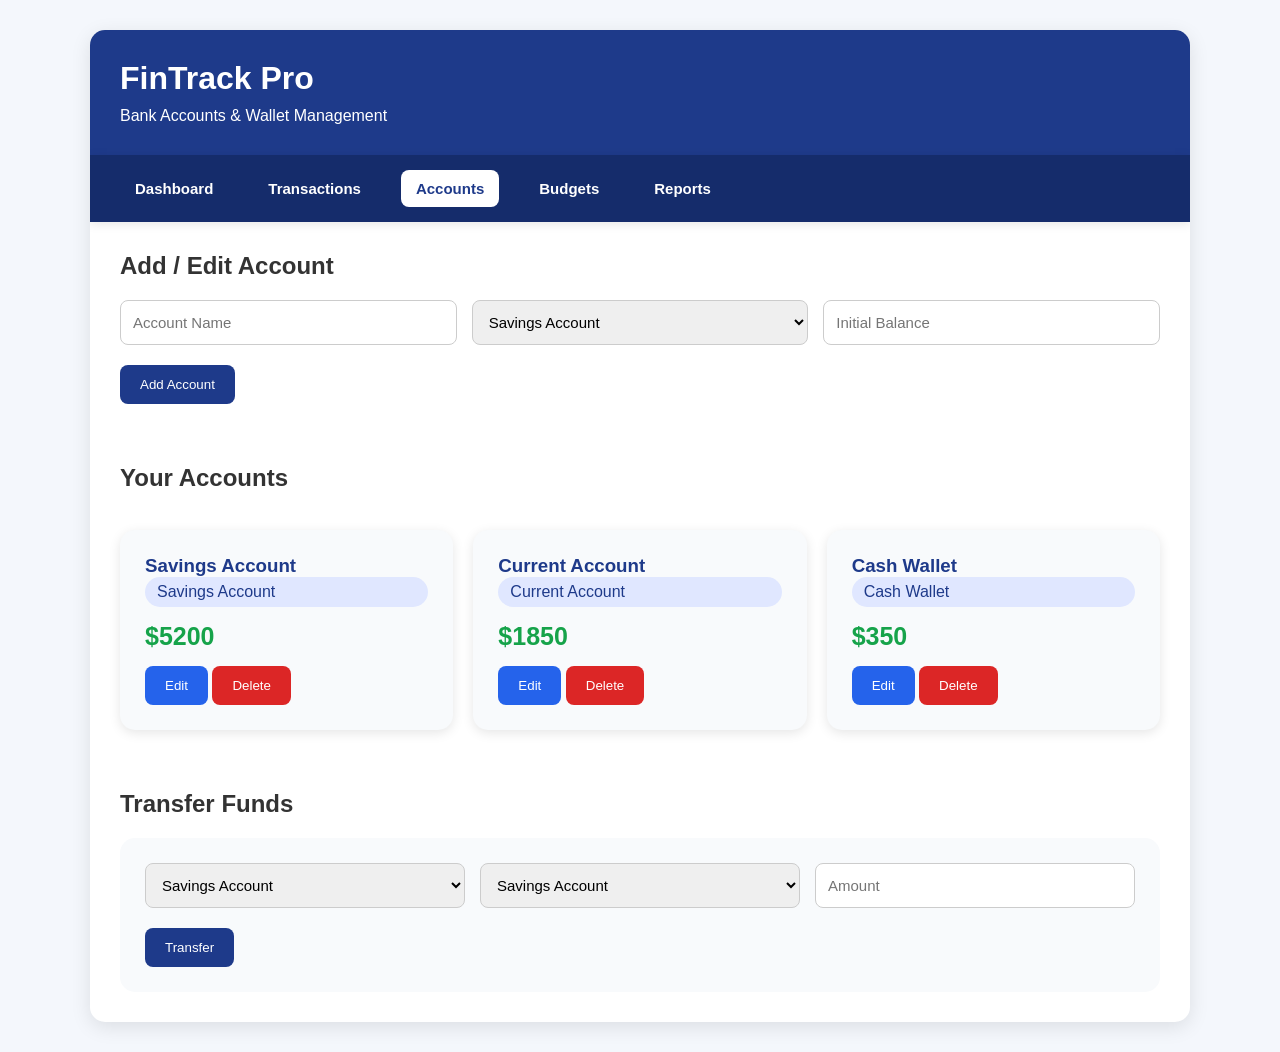
==== accounts.html @ 0fbd531f "Initial commit" ====
<!DOCTYPE html>
<html>
<head>

<title>FinTrack Pro - Bank Accounts</title>


<style>


*{
    margin:0;
    padding:0;
    box-sizing:border-box;
    font-family:Arial, Helvetica, sans-serif;
}



body{

    background:#f4f7fc;
    min-height:100vh;
    padding:30px;

}




.container{

    width:1100px;
    max-width:95%;
    margin:auto;
    background:white;
    border-radius:15px;
    overflow:hidden;
    box-shadow:0 5px 20px rgba(0,0,0,0.1);

}




.header{

    background:#1e3a8a;
    color:white;
    padding:30px;

}



.header h1{

    font-size:32px;

}


.header p{

    margin-top:10px;

}






.section{

    padding:30px;

}



.section h2{

    color:#333;
    margin-bottom:20px;

}




/* FORM */


.form-grid{

    display:grid;
    grid-template-columns:repeat(3,1fr);
    gap:15px;

}



input,select{

    padding:12px;
    border-radius:8px;
    border:1px solid #ccc;
    font-size:15px;

}




button{

    padding:12px 20px;
    border:none;
    border-radius:8px;
    background:#1e3a8a;
    color:white;
    cursor:pointer;
    transition:.3s;

}



button:hover{

    background:#152c6b;
    transform:translateY(-2px);

}



.add-btn{

    margin-top:20px;

}






/* ACCOUNT CARDS */


.cards{

    display:grid;
    grid-template-columns:repeat(3,1fr);
    gap:20px;

}



.card{


    background:#f8fafc;
    border-radius:15px;
    padding:25px;
    box-shadow:0 3px 12px rgba(0,0,0,.1);
    transition:.3s;


}



.card:hover{

    transform:translateY(-8px);
    box-shadow:0 8px 20px rgba(0,0,0,.15);

}



.card h3{

    color:#1e3a8a;

}



.balance{

    font-size:25px;
    font-weight:bold;
    margin:15px 0;
    color:#16a34a;

}



.type{

    background:#e0e7ff;
    padding:6px 12px;
    border-radius:20px;
    color:#1e3a8a;

}




.edit{

    background:#2563eb;

}



.delete{

    background:#dc2626;

}



.delete:hover{

    background:#b91c1c;

}




/* TRANSFER */


.transfer-box{

    background:#f8fafc;
    padding:25px;
    border-radius:15px;

}



.transfer-grid{

    display:grid;
    grid-template-columns:repeat(3,1fr);
    gap:15px;

}



.transfer-btn{

    margin-top:20px;

}





@media(max-width:800px){


.form-grid,
.cards,
.transfer-grid{

grid-template-columns:1fr;

}


}

/* NAVBAR */

nav{
    background:#152c6b;
    padding:15px 30px;
    display:flex;
    gap:25px;
    align-items:center;
    box-shadow:0 2px 10px rgba(0,0,0,0.1);
}

nav a{
    color:white;
    text-decoration:none;
    font-size:15px;
    font-weight:600;
    padding:10px 15px;
    border-radius:8px;
    transition:0.3s;
}

nav a:hover{
    background:white;
    color:#1e3a8a;
    transform:translateY(-2px);
}

nav a.active{
    background:white;
    color:#1e3a8a;
}

</style>


</head>



<body>


<div class="container">



<div class="header">

<h1>FinTrack Pro</h1>
<p>Bank Accounts & Wallet Management</p>

</div>

<nav>

<a href="dashboard.html">Dashboard</a>

<a href="transactions.html">Transactions</a>

<a href="accounts.html" class="active">Accounts</a>

<a href="budgets.html">Budgets</a>

<a href="reports.html">Reports</a>

</nav>


<!-- ADD ACCOUNT -->


<div class="section">


<h2>Add / Edit Account</h2>


<div class="form-grid">


<input id="accountName" placeholder="Account Name">


<select id="accountType">


<option>Savings Account</option>
<option>Current Account</option>
<option>Credit Card</option>
<option>Cash Wallet</option>
<option>Digital Wallet</option>


</select>



<input id="balance" type="number" placeholder="Initial Balance">


</div>



<button class="add-btn" onclick="saveAccount()">

Add Account

</button>


</div>







<!-- ACCOUNT DISPLAY -->


<div class="section">


<h2>Your Accounts</h2>


<br>


<div class="cards" id="accountCards">


</div>


</div>








<!-- TRANSFER FUNDS -->


<div class="section">


<h2>Transfer Funds</h2>


<div class="transfer-box">


<div class="transfer-grid">


<select id="fromAccount">

</select>



<select id="toAccount">

</select>



<input id="transferAmount" type="number" placeholder="Amount">


</div>



<button class="transfer-btn" onclick="transferFunds()">

Transfer

</button>



</div>


</div>






</div>







<script>


let accounts =
JSON.parse(localStorage.getItem("accounts")) || [
{
    name:"Savings Account",
    type:"Savings Account",
    balance:5200
},
{
    name:"Current Account",
    type:"Current Account",
    balance:1850
},
{
    name:"Cash Wallet",
    type:"Cash Wallet",
    balance:350
}
];


let editIndex=-1;






function saveAccount(){

if(accountName.value.trim()=="" || balance.value==""){

    alert("Please fill all fields");

    return;

}
    let newAccount={

        name:accountName.value,
        type:accountType.value,
        balance:Number(balance.value)

    };

    if(editIndex==-1){

        accounts.push(newAccount);

    }
    else{

        accounts[editIndex]=newAccount;
        editIndex=-1;

    }

    localStorage.setItem(
        "accounts",
        JSON.stringify(accounts)
    );

    accountName.value="";
    balance.value="";

    displayAccounts();

}

function displayAccounts(){



let cards=document.getElementById("accountCards");


cards.innerHTML="";



fromAccount.innerHTML="";
toAccount.innerHTML="";




accounts.forEach((acc,index)=>{



cards.innerHTML += `


<div class="card">


<h3>${acc.name}</h3>


<p class="type">

${acc.type}

</p>



<div class="balance">

$${acc.balance}

</div>



<button class="edit" onclick="editAccount(${index})">

Edit

</button>



<button class="delete" onclick="deleteAccount(${index})">

Delete

</button>


</div>


`;




fromAccount.innerHTML+=`

<option value="${index}">
${acc.name}
</option>

`;


toAccount.innerHTML+=`

<option value="${index}">
${acc.name}
</option>

`;



});



}









function editAccount(i){


let acc=accounts[i];


accountName.value=acc.name;

accountType.value=acc.type;

balance.value=acc.balance;


editIndex=i;


window.scrollTo(0,0);


}

function deleteAccount(i){

    if(confirm("Delete account?")){

        accounts.splice(i,1);

        localStorage.setItem(
            "accounts",
            JSON.stringify(accounts)
        );

        displayAccounts();

    }

}


function transferFunds(){

    let from=fromAccount.value;

    let to=toAccount.value;

    let amount=Number(transferAmount.value);

if(amount <= 0){

    alert("Enter a valid amount");

    return;

}

    if(from==to){

        alert("Choose different accounts");

        return;

    }

    if(accounts[from].balance < amount){

        alert("Insufficient balance");

        return;

    }

    // Update balances
    accounts[from].balance -= amount;

    accounts[to].balance += amount;

    // Save updated accounts
    localStorage.setItem(
        "accounts",
        JSON.stringify(accounts)
    );

    // Add transfer transaction
    let transactions =
    JSON.parse(localStorage.getItem("transactions")) || [];

    transactions.push({

title:`Transfer: ${accounts[from].name} → ${accounts[to].name}`,

amount:amount,

type:"Transfer",

category:"Account Transfer",

date:new Date().toISOString().split("T")[0],

account:to

});

    // Save transactions
    localStorage.setItem(
        "transactions",
        JSON.stringify(transactions)
    );
alert("Transfer Successful");

transferAmount.value="";

displayAccounts();

}



displayAccounts();


</script>


</body>

</html>
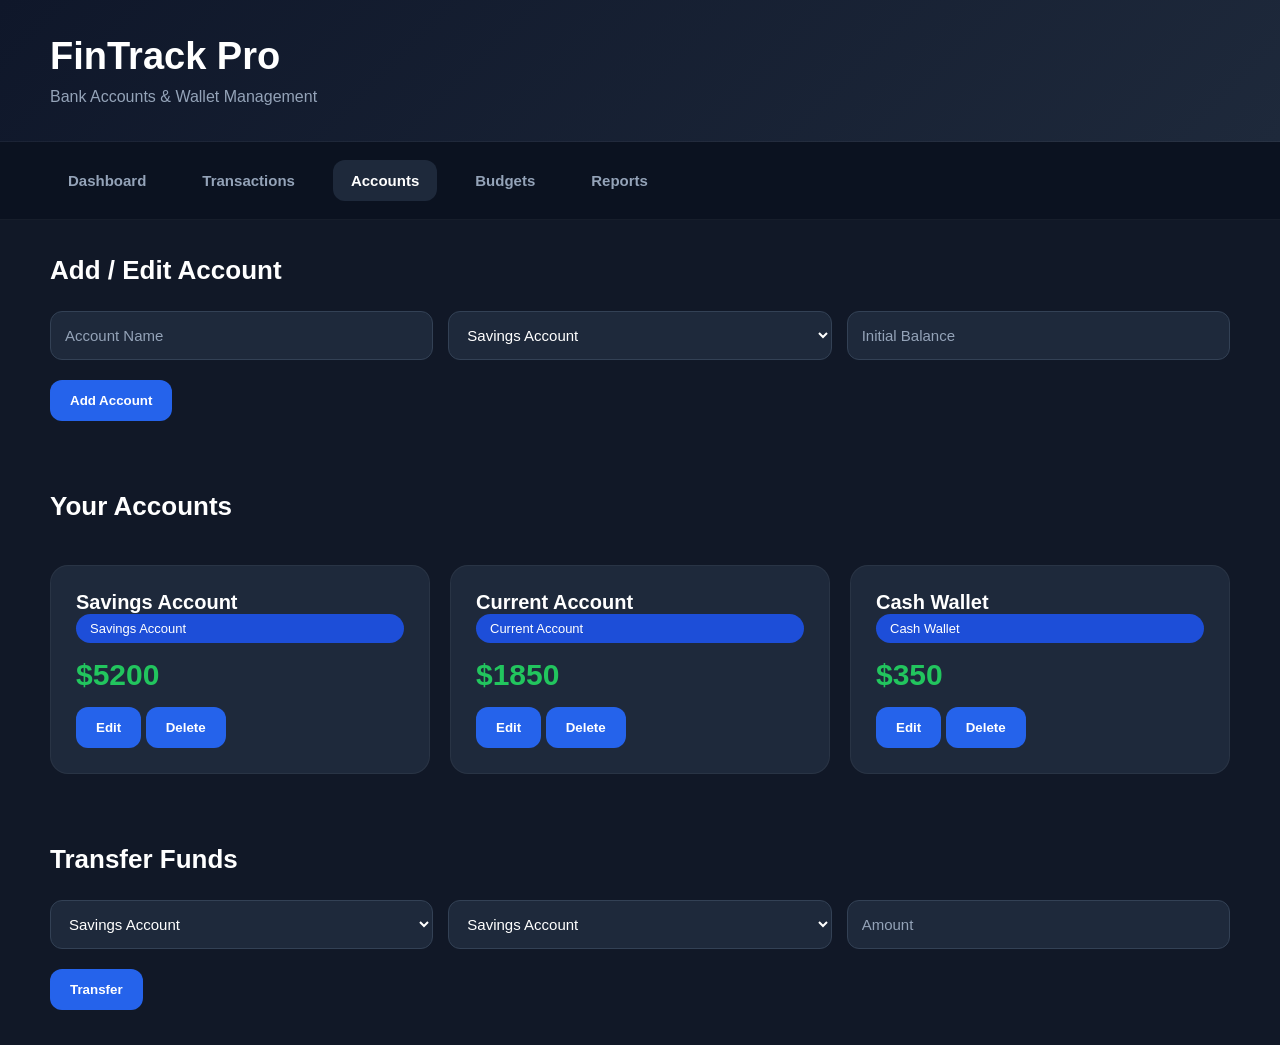
==== commit b9ce6f0e: "Theme Updated" ====
--- a/accounts.html
+++ b/accounts.html
@@ -4,327 +4,248 @@
 
 <title>FinTrack Pro - Bank Accounts</title>
 
-
 <style>
-
-
 *{
-    margin:0;
-    padding:0;
-    box-sizing:border-box;
-    font-family:Arial, Helvetica, sans-serif;
-}
-
-
+margin:0;
+padding:0;
+box-sizing:border-box;
+font-family:'Segoe UI',sans-serif;
+}
 
 body{
-
-    background:#f4f7fc;
-    min-height:100vh;
-    padding:30px;
-
-}
-
-
-
+background:#0f172a;
+min-height:100vh;
+color:#e2e8f0;
+}
+
+/* FULL WIDTH CONTAINER */
 
 .container{
-
-    width:1100px;
-    max-width:95%;
-    margin:auto;
-    background:white;
-    border-radius:15px;
-    overflow:hidden;
-    box-shadow:0 5px 20px rgba(0,0,0,0.1);
-
-}
-
-
-
+width:100%;
+min-height:100vh;
+background:#111827;
+}
+
+/* HEADER */
 
 .header{
-
-    background:#1e3a8a;
-    color:white;
-    padding:30px;
-
-}
-
-
+background:linear-gradient(
+135deg,
+#0f172a,
+#1e293b
+);
+color:white;
+padding:35px 50px;
+border-bottom:1px solid rgba(255,255,255,0.05);
+}
 
 .header h1{
-
-    font-size:32px;
-
-}
-
+font-size:38px;
+font-weight:700;
+}
 
 .header p{
-
-    margin-top:10px;
-
-}
-
-
-
-
-
+margin-top:10px;
+color:#94a3b8;
+}
+
+/* NAVIGATION */
+
+nav{
+background:#0b1220;
+padding:18px 50px;
+display:flex;
+gap:20px;
+align-items:center;
+border-bottom:1px solid rgba(255,255,255,0.05);
+}
+
+nav a{
+color:#94a3b8;
+text-decoration:none;
+font-size:15px;
+font-weight:600;
+padding:12px 18px;
+border-radius:12px;
+transition:.3s;
+}
+
+nav a:hover{
+background:#1e293b;
+color:white;
+}
+
+nav a.active{
+background:#1e293b;
+color:white;
+}
+
+/* SECTION */
 
 .section{
-
-    padding:30px;
-
-}
-
-
+padding:35px 50px;
+}
 
 .section h2{
-
-    color:#333;
-    margin-bottom:20px;
-
-}
-
-
-
-
-/* FORM */
-
+color:white;
+margin-bottom:25px;
+font-size:26px;
+}
+
+/* FORMS */
 
 .form-grid{
-
-    display:grid;
-    grid-template-columns:repeat(3,1fr);
-    gap:15px;
-
-}
-
-
-
-input,select{
-
-    padding:12px;
-    border-radius:8px;
-    border:1px solid #ccc;
-    font-size:15px;
-
-}
-
-
-
+display:grid;
+grid-template-columns:repeat(3,1fr);
+gap:15px;
+}
+
+input,
+select{
+padding:14px;
+border-radius:12px;
+border:1px solid #334155;
+background:#1e293b;
+color:white;
+font-size:15px;
+}
+
+input::placeholder{
+color:#94a3b8;
+}
+
+/* BUTTONS */
 
 button{
-
-    padding:12px 20px;
-    border:none;
-    border-radius:8px;
-    background:#1e3a8a;
-    color:white;
-    cursor:pointer;
-    transition:.3s;
-
-}
-
-
+padding:13px 20px;
+border:none;
+border-radius:12px;
+background:#2563eb;
+color:white;
+cursor:pointer;
+transition:.3s;
+font-weight:600;
+}
 
 button:hover{
-
-    background:#152c6b;
-    transform:translateY(-2px);
-
-}
-
-
+background:#1d4ed8;
+transform:translateY(-2px);
+}
 
 .add-btn{
-
-    margin-top:20px;
-
-}
-
-
-
-
-
+margin-top:20px;
+}
 
 /* ACCOUNT CARDS */
 
-
 .cards{
-
-    display:grid;
-    grid-template-columns:repeat(3,1fr);
-    gap:20px;
-
-}
-
-
+display:grid;
+grid-template-columns:repeat(auto-fit,minmax(300px,1fr));
+gap:20px;
+}
 
 .card{
-
-
-    background:#f8fafc;
-    border-radius:15px;
-    padding:25px;
-    box-shadow:0 3px 12px rgba(0,0,0,.1);
-    transition:.3s;
-
-
-}
-
-
+background:#1e293b;
+border:1px solid rgba(255,255,255,0.05);
+border-radius:18px;
+padding:25px;
+transition:.3s;
+}
 
 .card:hover{
-
-    transform:translateY(-8px);
-    box-shadow:0 8px 20px rgba(0,0,0,.15);
-
-}
-
-
+transform:translateY(-6px);
+border-color:#334155;
+}
 
 .card h3{
-
-    color:#1e3a8a;
-
-}
-
-
+color:white;
+font-size:20px;
+}
 
 .balance{
-
-    font-size:25px;
-    font-weight:bold;
-    margin:15px 0;
-    color:#16a34a;
-
-}
-
-
+font-size:30px;
+font-weight:700;
+margin:15px 0;
+color:#22c55e;
+}
 
 .type{
-
-    background:#e0e7ff;
-    padding:6px 12px;
-    border-radius:20px;
-    color:#1e3a8a;
-
-}
-
-
-
+background:#1d4ed8;
+padding:7px 14px;
+border-radius:20px;
+color:white;
+font-size:13px;
+}
+
+/* EDIT & DELETE */
 
 .edit{
-
-    background:#2563eb;
-
-}
-
-
+background:#2563eb;
+}
+
+.edit:hover
 
 .delete{
-
-    background:#dc2626;
-
-}
-
-
-
-.delete:hover{
-
-    background:#b91c1c;
-
-}
-
-
-
-
-/* TRANSFER */
-
+background:#dc2626;
+}
+
+.delete:hover
+
+/* TRANSFER SECTION */
 
 .transfer-box{
-
-    background:#f8fafc;
-    padding:25px;
-    border-radius:15px;
-
-}
-
-
+background:#1e293b;
+border:1px solid rgba(255,255,255,0.05);
+padding:25px;
+border-radius:18px;
+}
 
 .transfer-grid{
-
-    display:grid;
-    grid-template-columns:repeat(3,1fr);
-    gap:15px;
-
-}
-
-
+display:grid;
+grid-template-columns:repeat(3,1fr);
+gap:15px;
+}
 
 .transfer-btn{
-
-    margin-top:20px;
-
-}
-
-
-
-
-
-@media(max-width:800px){
-
-
+margin-top:20px;
+}
+
+/* RESPONSIVE */
+
+@media(max-width:900px){
+
+```
 .form-grid,
 .cards,
 .transfer-grid{
-
-grid-template-columns:1fr;
-
-}
-
-
-}
-
-/* NAVBAR */
+    grid-template-columns:1fr;
+}
 
 nav{
-    background:#152c6b;
-    padding:15px 30px;
-    display:flex;
-    gap:25px;
-    align-items:center;
-    box-shadow:0 2px 10px rgba(0,0,0,0.1);
-}
-
-nav a{
-    color:white;
-    text-decoration:none;
-    font-size:15px;
-    font-weight:600;
-    padding:10px 15px;
-    border-radius:8px;
-    transition:0.3s;
-}
-
-nav a:hover{
-    background:white;
-    color:#1e3a8a;
-    transform:translateY(-2px);
-}
-
-nav a.active{
-    background:white;
-    color:#1e3a8a;
-}
+    flex-wrap:wrap;
+    padding:15px;
+}
+
+.header{
+    padding:25px;
+}
+
+.section{
+    padding:25px;
+}
+
+.header h1{
+    font-size:30px;
+}
+```
+
+}
+
+
+
+</head>
 
 </style>
-
-
-</head>
-
-
 
 <body>
 
